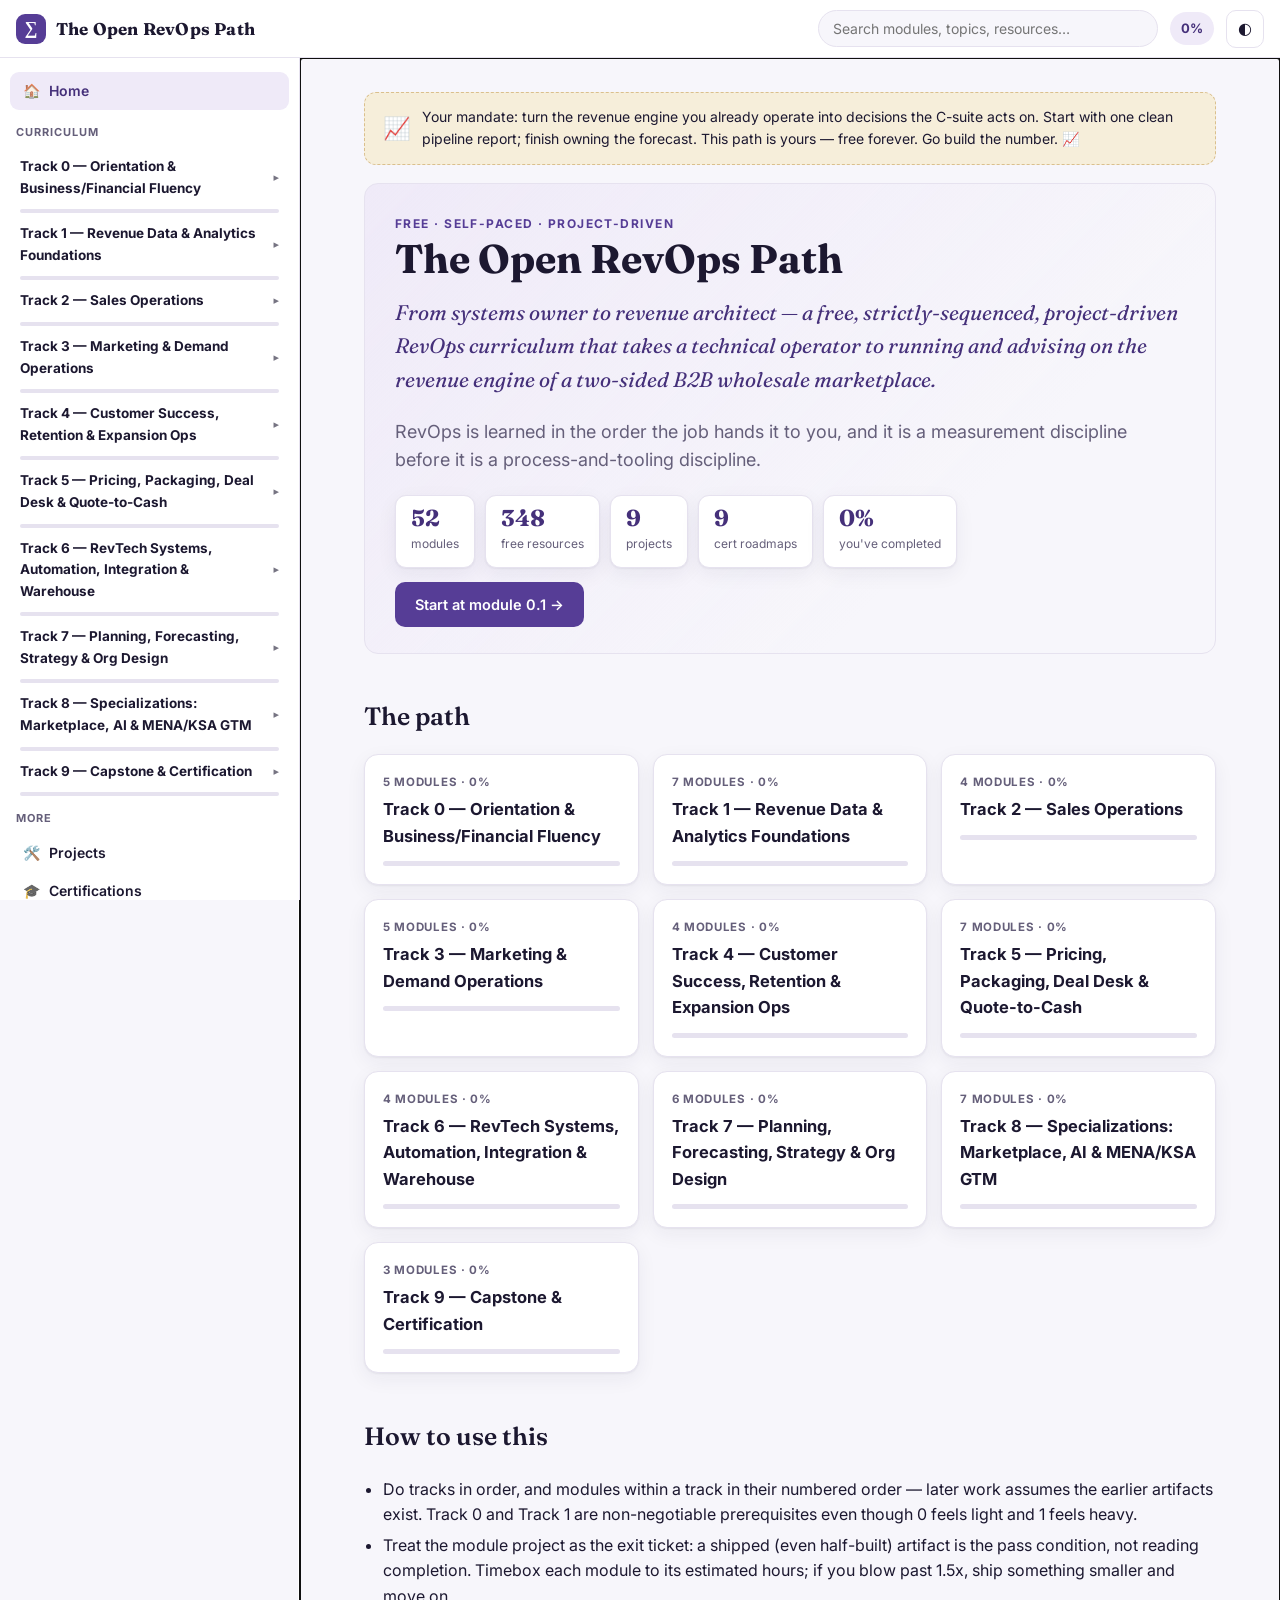
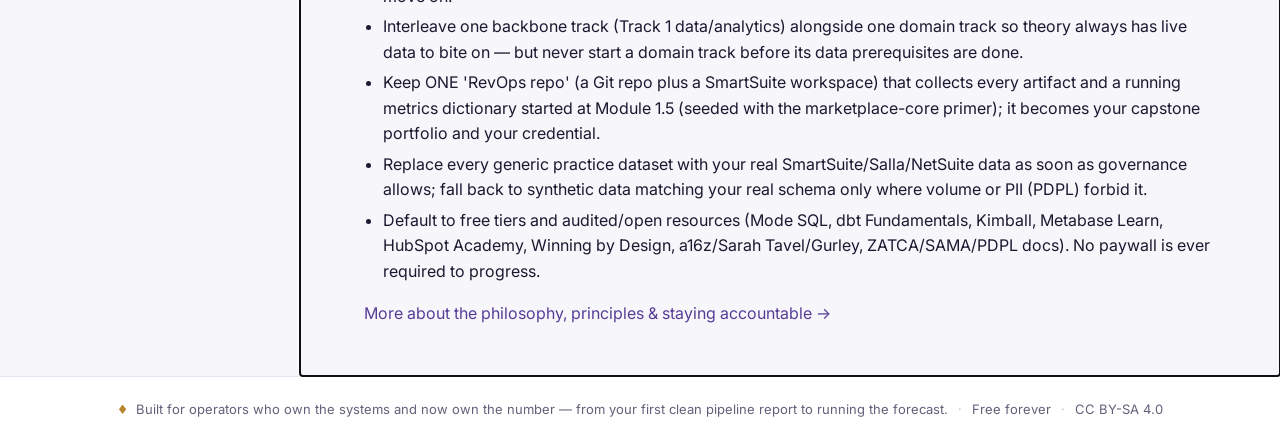
==== docs/index.html @ f2cbf20a "The Open RevOps Path — free, project-driven Revenue Operations curriculum 52 modules across 10 track" ====
<!DOCTYPE html>
<html lang="en">
<head>
  <meta charset="UTF-8" />
  <meta name="viewport" content="width=device-width, initial-scale=1.0" />
  <title>The Open RevOps Path · Revenue Operations, from zero to practitioner</title>
  <meta name="description" content="A free, self-paced, project-driven Revenue Operations (RevOps) curriculum — from zero to running the revenue engine of a B2B marketplace, with a two-sided marketplace specialization." />
  <meta property="og:title" content="The Open RevOps Path" />
  <meta property="og:description" content="A free OSSU/Odin-style Revenue Operations curriculum: sales/marketing/CS ops, revenue data & metrics, forecasting, systems & automation, with a B2B marketplace specialization." />
  <meta property="og:type" content="website" />
  <meta name="twitter:card" content="summary_large_image" />
  <link rel="preconnect" href="https://fonts.googleapis.com" />
  <link rel="preconnect" href="https://fonts.gstatic.com" crossorigin />
  <link href="https://fonts.googleapis.com/css2?family=Fraunces:opsz,wght@9..144,500;9..144,600;9..144,700&family=Inter:wght@400;500;600;700&display=swap" rel="stylesheet" />
  <link rel="stylesheet" href="styles.css" />
</head>
<body>
  <header class="topbar">
    <button id="menuBtn" class="icon-btn" aria-label="Toggle menu">☰</button>
    <a href="#/" class="brand">
      <span class="brand-mark">∑</span>
      <span class="brand-text">The Open RevOps Path</span>
    </a>
    <div class="topbar-spacer"></div>
    <div class="search-wrap">
      <input id="search" type="search" placeholder="Search modules, topics, resources…" autocomplete="off" />
    </div>
    <div id="progressChip" class="progress-chip" title="Your overall progress">0%</div>
    <button id="langBtn" class="icon-btn lang-btn" aria-label="Toggle language" style="display:none">EN</button>
    <button id="themeBtn" class="icon-btn" aria-label="Toggle theme">◐</button>
  </header>

  <div class="layout">
    <aside id="sidebar" class="sidebar">
      <nav id="nav"></nav>
      <div class="sidebar-foot">
        <button id="resetProgress" class="link-btn">Reset progress</button>
      </div>
    </aside>
    <div id="scrim" class="scrim"></div>
    <main id="main" class="main" tabindex="-1"></main>
  </div>

  <footer id="siteFoot" class="site-foot"></footer>

  <script src="data.js"></script>
  <script src="app.js"></script>
</body>
</html>
---- docs/styles.css ----
:root{
  /* NAWAQIS purple */
  --green:#563D96; --green-2:#45307a; --green-soft:#efeaf8;
  --gold:#b8862f; --gold-soft:#f6eeda;
  --ink:#1c1830; --muted:#655f7a; --line:#e6e2ef;
  --paper:#f7f6fb; --card:#ffffff; --hover:#f0ecf8;
  --shadow:0 1px 2px rgba(40,30,70,.06),0 6px 20px rgba(40,30,70,.06);
  --radius:14px; --sidebar-w:300px; --topbar-h:58px;
  --sans:'Inter',system-ui,-apple-system,Segoe UI,Roboto,Helvetica,Arial,sans-serif;
  --serif:'Fraunces',Georgia,'Times New Roman',serif;
  --ar-sans:'Tajawal','Noto Kufi Arabic',system-ui,sans-serif;
  --ar-serif:'Cairo','Tajawal',serif;
}
[data-theme="dark"]{
  --green:#b09ae6; --green-2:#c8b6f0; --green-soft:#241a3a;
  --gold:#d9b25e; --gold-soft:#2a2415;
  --ink:#ece9f5; --muted:#a59fb8; --line:#2a2440;
  --paper:#0f0d18; --card:#16131f; --hover:#1d1830;
  --shadow:0 1px 2px rgba(0,0,0,.3),0 8px 24px rgba(0,0,0,.25);
}
/* Arabic / RTL */
[dir="rtl"]{ --sans:var(--ar-sans); --serif:var(--ar-serif); }
[dir="rtl"] body{ font-family:var(--ar-sans); letter-spacing:0; }
[dir="rtl"] .sidebar{ border-right:none; border-left:1px solid var(--line); }
[dir="rtl"] .nav-modules{ border-left:none; border-right:2px solid var(--line); padding-left:0; padding-right:6px; margin-left:0; margin-right:6px; }
[dir="rtl"] .nav-track-head .chev{ transform:scaleX(-1); }
[dir="rtl"] .nav-track.open .chev{ transform:rotate(90deg); }
[dir="rtl"] .section-note{ border-left:none; border-right:3px solid var(--green); border-radius:8px 0 0 8px; }
[dir="rtl"] .res .role{ /* color bar sits at inline-start automatically via flex */ }
[dir="rtl"] .prevnext .next{ text-align:left; }
[dir="rtl"] .lede,[dir="rtl"] .main p,[dir="rtl"] .callout,[dir="rtl"] .res .notes{ line-height:1.9; }
[dir="rtl"] .crumb{ direction:rtl; }
bdi,.num{ unicode-bidi:isolate; }
.lang-btn{ font-weight:700; font-size:13px; min-width:42px; }
*{box-sizing:border-box}
html{scroll-behavior:smooth}
body{
  margin:0;font-family:var(--sans);color:var(--ink);background:var(--paper);
  line-height:1.6;-webkit-font-smoothing:antialiased;
}
a{color:var(--green);text-decoration:none}
a:hover{text-decoration:underline}

/* Topbar */
.topbar{
  position:sticky;top:0;z-index:40;height:var(--topbar-h);
  display:flex;align-items:center;gap:12px;padding:0 16px;
  background:var(--card);border-bottom:1px solid var(--line);
}
.brand{display:flex;align-items:center;gap:10px;font-weight:700;color:var(--ink)}
.brand:hover{text-decoration:none}
.brand-mark{
  display:grid;place-items:center;width:30px;height:30px;border-radius:9px;
  background:var(--green);color:#fff;font-size:18px;font-weight:700;font-family:var(--serif)
}
.brand-text{font-family:var(--serif);font-size:17px;letter-spacing:.2px}
.topbar-spacer{flex:1}
.search-wrap{width:min(340px,40vw)}
#search{
  width:100%;padding:9px 14px;border:1px solid var(--line);border-radius:999px;
  background:var(--paper);color:var(--ink);font-size:14px;outline:none;font-family:var(--sans)
}
#search:focus{border-color:var(--green);box-shadow:0 0 0 3px var(--green-soft)}
.progress-chip{
  font-size:13px;font-weight:700;color:var(--green-2);background:var(--green-soft);
  padding:6px 11px;border-radius:999px;white-space:nowrap
}
.icon-btn{
  background:none;border:1px solid var(--line);color:var(--ink);cursor:pointer;
  width:38px;height:38px;border-radius:10px;font-size:16px;display:grid;place-items:center
}
.icon-btn:hover{background:var(--hover)}
#menuBtn{display:none}

/* Layout */
.layout{display:flex;min-height:calc(100vh - var(--topbar-h))}
.sidebar{
  width:var(--sidebar-w);flex:0 0 var(--sidebar-w);position:sticky;top:var(--topbar-h);
  height:calc(100vh - var(--topbar-h));overflow-y:auto;border-right:1px solid var(--line);
  background:var(--card);padding:14px 10px 30px;display:flex;flex-direction:column
}
.main{flex:1;min-width:0;padding:34px clamp(18px,5vw,64px);max-width:980px;margin:0 auto;width:100%}
.scrim{display:none}

/* Nav */
#nav{flex:1}
.nav-link{
  display:flex;align-items:center;gap:9px;padding:8px 12px;border-radius:9px;
  color:var(--ink);font-weight:600;font-size:14px;cursor:pointer
}
.nav-link:hover{background:var(--hover);text-decoration:none}
.nav-link.active{background:var(--green-soft);color:var(--green-2)}
.nav-link .ic{width:18px;text-align:center;opacity:.8}
.nav-section{margin:14px 6px 6px;font-size:11px;font-weight:700;letter-spacing:.09em;
  text-transform:uppercase;color:var(--muted)}
.nav-track{margin:2px 0}
.nav-track-head{
  display:flex;align-items:center;gap:8px;padding:8px 10px;border-radius:9px;cursor:pointer;
  font-weight:700;font-size:13.5px;color:var(--ink)
}
.nav-track-head:hover{background:var(--hover)}
.nav-track-head .chev{margin-left:auto;transition:transform .15s;opacity:.6;font-size:11px}
.nav-track.open .chev{transform:rotate(90deg)}
.nav-track-bar{height:4px;border-radius:3px;background:var(--line);overflow:hidden;margin:2px 10px 0}
.nav-track-bar > i{display:block;height:100%;background:var(--green);width:0}
.nav-modules{display:none;margin:3px 0 6px 6px;border-left:2px solid var(--line);padding-left:6px}
.nav-track.open .nav-modules{display:block}
.nav-mod{
  display:flex;align-items:center;gap:8px;padding:6px 9px;border-radius:8px;
  font-size:13px;color:var(--muted);cursor:pointer;line-height:1.35
}
.nav-mod:hover{background:var(--hover);color:var(--ink);text-decoration:none}
.nav-mod.active{color:var(--green-2);background:var(--green-soft);font-weight:600}
.nav-mod .dot{width:14px;flex:0 0 14px;text-align:center;font-size:12px}
.nav-mod.done .dot{color:var(--green)}
.nav-mod .mid{font-variant-numeric:tabular-nums;opacity:.7;flex:0 0 auto}
.sidebar-foot{padding:10px 12px 0;border-top:1px solid var(--line);margin-top:8px}
.link-btn{background:none;border:none;color:var(--muted);cursor:pointer;font-size:12.5px;padding:4px 0}
.link-btn:hover{color:var(--green);text-decoration:underline}

/* Content */
.main h1{font-family:var(--serif);font-weight:700;font-size:clamp(28px,4vw,40px);line-height:1.12;margin:.1em 0 .35em}
.main h2{font-family:var(--serif);font-weight:600;font-size:25px;margin:1.7em 0 .5em;padding-bottom:.2em}
.main h3{font-size:18px;margin:1.4em 0 .4em}
.crumb{font-size:13px;color:var(--muted);margin-bottom:14px}
.crumb a{color:var(--muted)}
.lede{font-size:18px;color:var(--muted);max-width:70ch}
.tagline{font-family:var(--serif);font-size:21px;color:var(--green-2);font-style:italic;margin:.2em 0 1em}

/* Hero */
.hero{
  background:linear-gradient(135deg,var(--green-soft),transparent 70%);
  border:1px solid var(--line);border-radius:var(--radius);padding:30px 30px 26px;margin-bottom:26px
}
.hero .kicker{font-size:12px;font-weight:700;letter-spacing:.12em;text-transform:uppercase;color:var(--green)}
.stats{display:flex;flex-wrap:wrap;gap:10px;margin:20px 0 4px}
.stat{background:var(--card);border:1px solid var(--line);border-radius:11px;padding:11px 15px;box-shadow:var(--shadow)}
.stat b{display:block;font-family:var(--serif);font-size:23px;color:var(--green-2);line-height:1}
.stat span{font-size:12px;color:var(--muted)}
.btn{
  display:inline-block;background:var(--green);color:#fff;font-weight:600;font-size:14.5px;
  padding:11px 20px;border-radius:10px;border:none;cursor:pointer;margin-top:6px
}
.btn:hover{background:var(--green-2);text-decoration:none}
.btn.ghost{background:transparent;color:var(--green);border:1px solid var(--green)}
.btn-row{display:flex;gap:10px;flex-wrap:wrap;margin-top:8px}

/* Cards / grid */
.grid{display:grid;gap:14px;grid-template-columns:repeat(auto-fill,minmax(250px,1fr));margin:10px 0 6px}
.card{
  background:var(--card);border:1px solid var(--line);border-radius:var(--radius);
  padding:18px;box-shadow:var(--shadow);display:block;color:var(--ink)
}
a.card:hover{text-decoration:none;border-color:var(--green);transform:translateY(-1px);transition:.15s}
.card .eyebrow{font-size:11.5px;font-weight:700;letter-spacing:.06em;text-transform:uppercase;color:var(--muted)}
.card h3{margin:.3em 0 .25em;font-size:16.5px}
.card p{margin:0;font-size:13.5px;color:var(--muted)}
.card .meter{height:5px;border-radius:3px;background:var(--line);margin-top:12px;overflow:hidden}
.card .meter > i{display:block;height:100%;background:var(--green);width:0}
.card .meta{font-size:12px;color:var(--muted);margin-top:8px}

/* Module page */
.mod-head{display:flex;align-items:flex-start;gap:16px;flex-wrap:wrap}
.mod-head .id{font-family:var(--serif);font-size:15px;color:var(--green);font-weight:700;
  background:var(--green-soft);padding:3px 10px;border-radius:8px;white-space:nowrap}
.metarow{display:flex;flex-wrap:wrap;gap:8px;margin:6px 0 18px}
.pill{font-size:12.5px;color:var(--muted);background:var(--paper);border:1px solid var(--line);
  padding:4px 11px;border-radius:999px}
.pill b{color:var(--ink)}
.callout{background:var(--gold-soft);border:1px solid color-mix(in srgb,var(--gold) 30%,transparent);
  border-radius:11px;padding:13px 16px;margin:16px 0;font-size:14.5px}
.callout.why{background:var(--green-soft);border-color:color-mix(in srgb,var(--green) 25%,transparent)}
.callout .lab{font-weight:700;color:var(--green-2);font-size:12px;letter-spacing:.05em;text-transform:uppercase;display:block;margin-bottom:3px}
.callout.gold .lab{color:var(--gold)}
ul.clean{padding-left:1.2em}
ul.clean li{margin:.3em 0}

/* Resources */
.res{display:flex;gap:13px;padding:15px;border:1px solid var(--line);border-radius:12px;
  background:var(--card);margin:10px 0;box-shadow:var(--shadow)}
.res .role{flex:0 0 4px;border-radius:3px;background:var(--green);align-self:stretch}
.res .role.supplement{background:var(--gold)}
.res .role.practice{background:#3b82c4}
.res .role.reference{background:var(--muted)}
.res .body{flex:1;min-width:0}
.res .rtitle{font-weight:600;font-size:15px}
.res .rmeta{font-size:12.5px;color:var(--muted);margin:3px 0 6px;display:flex;flex-wrap:wrap;gap:6px;align-items:center}
.res .notes{font-size:13.5px;color:var(--ink);opacity:.92}
.badge{font-size:11px;font-weight:700;padding:2px 8px;border-radius:999px;white-space:nowrap}
.badge.free{background:var(--green-soft);color:var(--green-2)}
.badge.audit,.badge.freemium{background:var(--gold-soft);color:var(--gold)}
.badge.paid{background:var(--line);color:var(--muted)}
.badge.role{background:var(--paper);border:1px solid var(--line);color:var(--muted);text-transform:capitalize}
.badge.ar{background:#efe7f6;color:#6b4ca8}
[data-theme="dark"] .badge.ar{background:#241a33;color:#b79be6}

/* Complete toggle */
.complete-bar{display:flex;align-items:center;gap:12px;margin:24px 0;padding:14px 16px;
  border:1px solid var(--line);border-radius:12px;background:var(--card)}
.chk{display:flex;align-items:center;gap:10px;cursor:pointer;font-weight:600;user-select:none}
.chk input{width:20px;height:20px;accent-color:var(--green);cursor:pointer}
.prevnext{display:flex;justify-content:space-between;gap:12px;margin-top:30px;flex-wrap:wrap}
.prevnext a{flex:1;min-width:200px;border:1px solid var(--line);border-radius:12px;padding:12px 16px;
  background:var(--card);color:var(--ink)}
.prevnext a:hover{border-color:var(--green);text-decoration:none}
.prevnext .dir{font-size:12px;color:var(--muted)}
.prevnext .t{font-weight:600}
.prevnext .next{text-align:right}

details.flags{margin:16px 0;border:1px solid var(--line);border-radius:11px;padding:6px 14px;background:var(--paper)}
details.flags summary{cursor:pointer;font-size:13px;color:var(--muted);font-weight:600;padding:6px 0}
details.flags li{font-size:12.5px;color:var(--muted);margin:.3em 0}

/* Tables (overlay map, certs) */
table.tbl{width:100%;border-collapse:collapse;margin:14px 0;font-size:14px}
table.tbl th,table.tbl td{text-align:left;padding:10px 12px;border-bottom:1px solid var(--line);vertical-align:top}
table.tbl th{font-size:12px;text-transform:uppercase;letter-spacing:.05em;color:var(--muted)}

/* Saudi banner */
.ksa{background:linear-gradient(135deg,#3a2a6e,#563D96);color:#f1ecfb;border-radius:var(--radius);padding:26px 28px;margin-bottom:24px}
.ksa h1{color:#fff;margin-top:0}
.ksa .tagline{color:#d8caf2}
.facts{display:flex;flex-wrap:wrap;gap:8px;margin-top:14px}
.facts .f{background:rgba(255,255,255,.12);border:1px solid rgba(255,255,255,.18);border-radius:10px;padding:8px 12px;font-size:13px}
.facts .f b{display:block;color:#fff}

.faq-q{font-weight:600;margin:18px 0 4px;font-size:16px}
.muted{color:var(--muted)}
.section-note{font-size:13.5px;color:var(--muted);background:var(--paper);border-left:3px solid var(--green);padding:10px 14px;border-radius:0 8px 8px 0;margin:14px 0}
.empty{color:var(--muted);padding:40px 0;text-align:center}

/* Dedication */
.site-foot{
  text-align:center;padding:22px 18px;border-top:1px solid var(--line);
  color:var(--muted);font-size:13px;background:var(--card)
}
.site-foot .heart{color:var(--gold);margin-right:4px}
.site-foot b{color:var(--green-2)}
.site-foot .sep{opacity:.4;margin:0 6px}
.dedication{
  display:flex;align-items:center;gap:12px;margin:0 0 18px;padding:13px 18px;
  border:1px dashed color-mix(in srgb,var(--gold) 45%,transparent);
  background:var(--gold-soft);border-radius:12px;font-size:14px
}
.dedication .seal{font-size:22px;flex:0 0 auto}
.dedication b{color:var(--green-2)}

@media (max-width:860px){
  #menuBtn{display:grid}
  .brand-text{display:none}
  .sidebar{position:fixed;left:0;top:var(--topbar-h);z-index:35;transform:translateX(-100%);
    transition:transform .2s;box-shadow:var(--shadow)}
  .sidebar.open{transform:translateX(0)}
  .scrim.show{display:block;position:fixed;inset:var(--topbar-h) 0 0;background:rgba(0,0,0,.4);z-index:34}
  .search-wrap{width:auto;flex:1}
  .progress-chip{display:none}
}
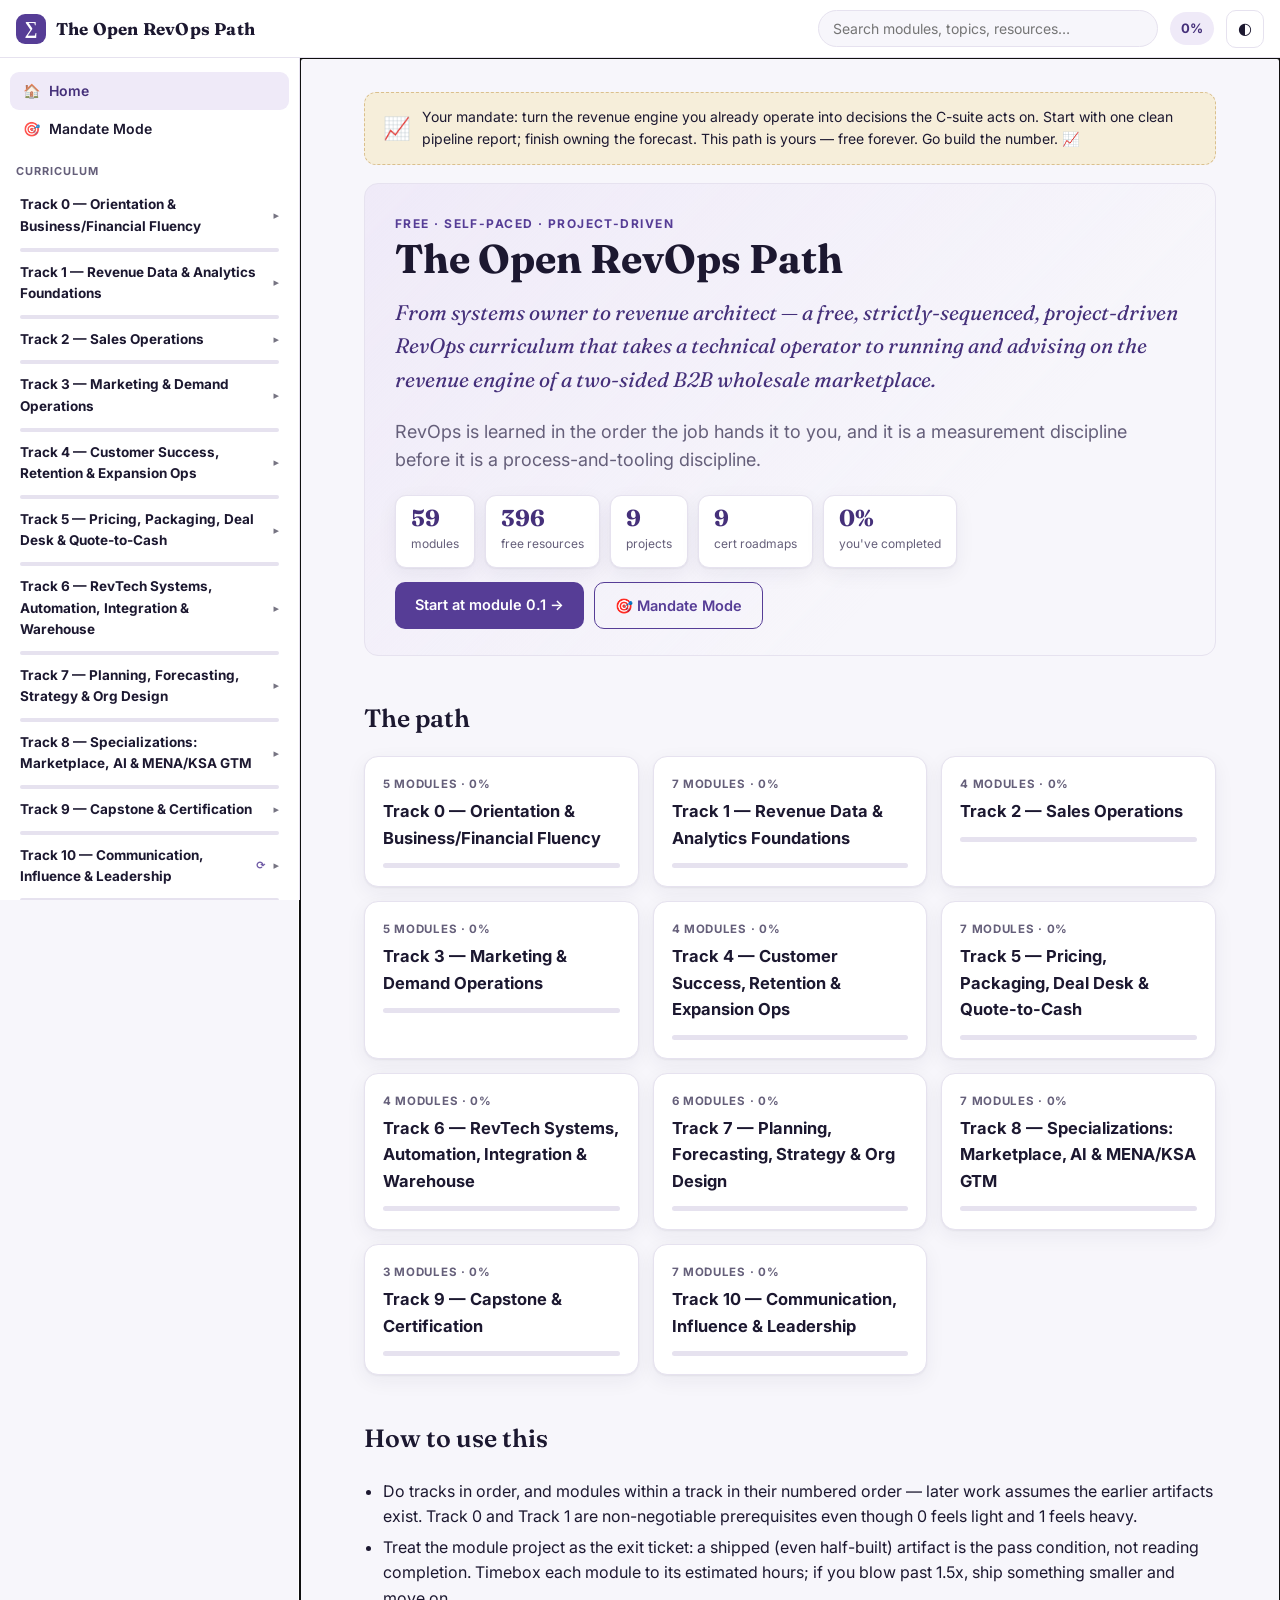
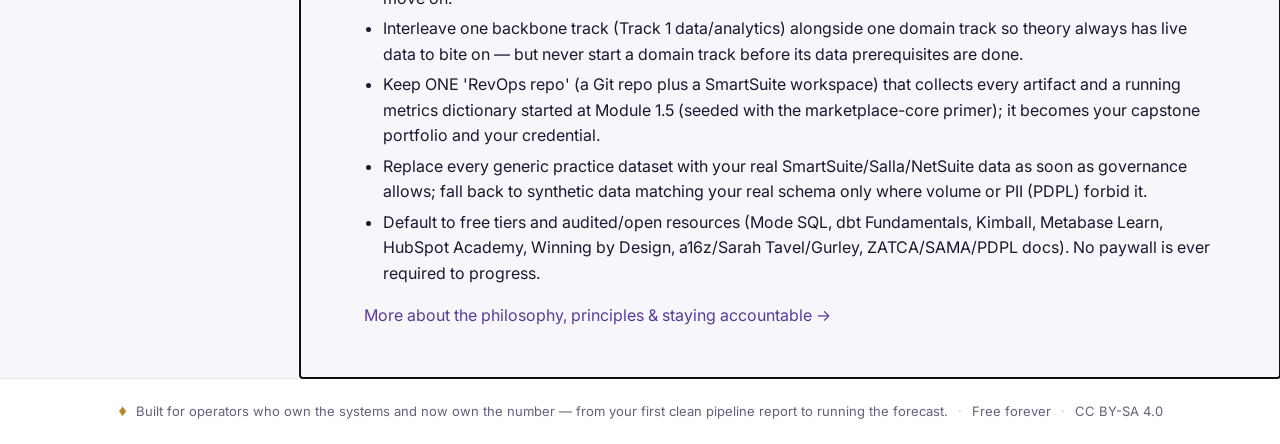
==== commit def75341: "Add Mandate Mode, glossary+cheat-sheets, hybrid soft-skill pairings, Starter Kit & progress export/i" ====
--- a/docs/index.html
+++ b/docs/index.html
@@ -34,6 +34,9 @@
     <aside id="sidebar" class="sidebar">
       <nav id="nav"></nav>
       <div class="sidebar-foot">
+        <button id="exportProgress" class="link-btn">Export</button>
+        <button id="importProgress" class="link-btn">Import</button>
+        <input id="importFile" type="file" accept="application/json,.json" hidden />
         <button id="resetProgress" class="link-btn">Reset progress</button>
       </div>
     </aside>
--- a/docs/styles.css
+++ b/docs/styles.css
@@ -255,3 +255,19 @@
   .search-wrap{width:auto;flex:1}
   .progress-chip{display:none}
 }
+
+/* --- companions: pairings, mandate, reference --- */
+.pbadge{display:inline-block;margin-inline-start:6px;font-size:11px;color:var(--green);opacity:.85}
+.callout.pair{border-color:color-mix(in srgb,var(--green) 40%,transparent);background:var(--green-soft)}
+.callout.pair .lab{color:var(--green-2)}
+.chips{line-height:2.1}
+.chips a{display:inline-block;margin:0 4px 4px 0;padding:3px 9px;border:1px solid var(--line);
+  border-radius:999px;font-size:13px;background:var(--card);text-decoration:none}
+.phase{border:1px solid var(--line);border-radius:14px;padding:14px 18px;margin:14px 0;background:var(--card)}
+.phase .id{background:var(--green-soft);color:var(--green-2);font-weight:700}
+.cheat{margin:8px 0}
+.cheat .rtitle{font-weight:600;margin-bottom:3px}
+.cheatc{white-space:pre-wrap;font-family:ui-monospace,SFMono-Regular,Menlo,monospace;font-size:12.5px;
+  background:var(--green-soft);border:1px solid var(--line);border-radius:10px;padding:10px 12px;overflow-x:auto;margin:0}
+.gterm{padding:7px 0;border-bottom:1px solid var(--line);font-size:14.5px}
+.gterm b{color:var(--green-2)}
